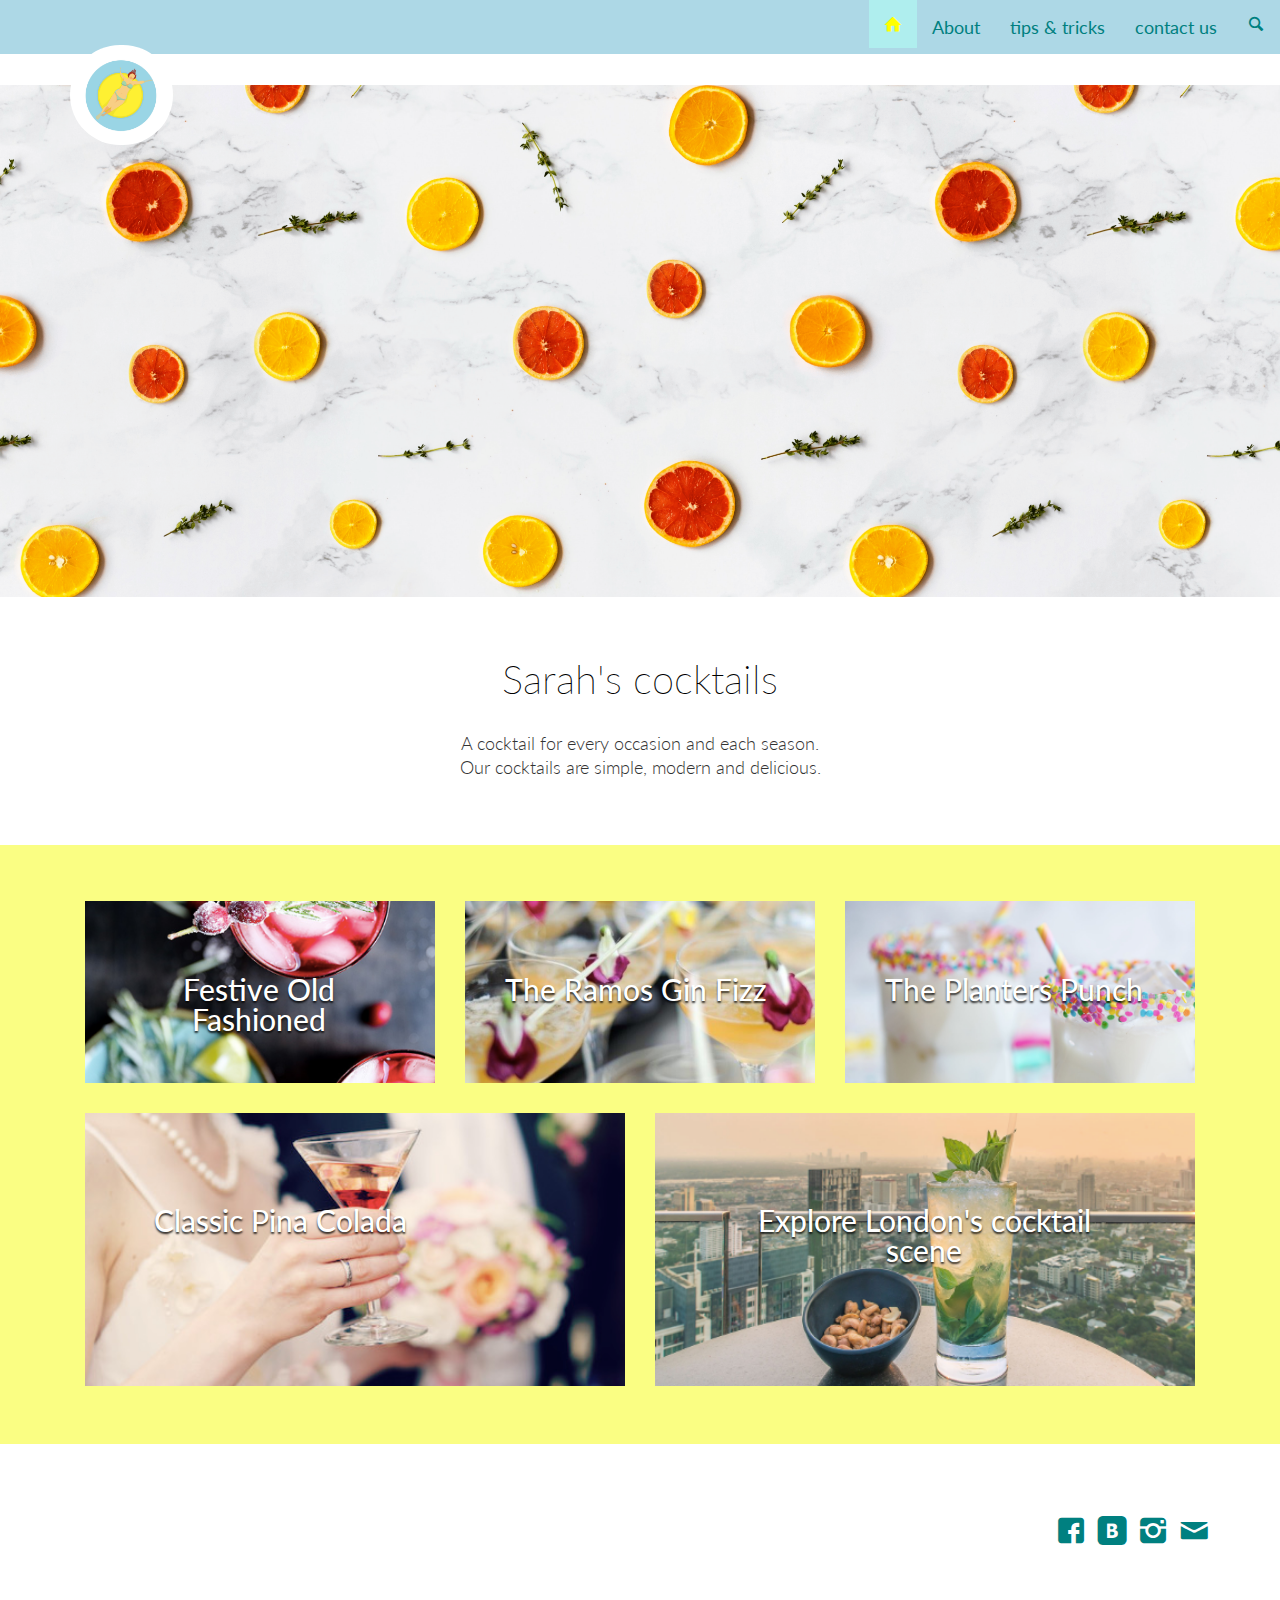
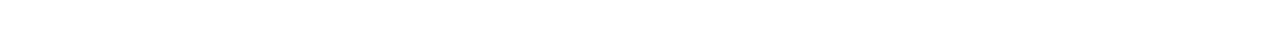
==== index.html @ 30f7de05 "initial commit" ====
<!DOCTYPE html>
<head>
	<meta charset="utf-8">
	<title>Call Sarah</title>
	<meta name="description" content="">
	<meta name="author" content="">

	<!-- Moobile Specific Meta -->
	<meta name="viewport" content="width=device-width, initial-scale=1, maximum-scale=1, user-scalable=no">

	<link rel="stylesheet" href="style/styles.css" />
	<link href='http://fonts.googleapis.com/css?family=Roboto:400,100,300,500,700,900&subset=latin,cyrillic' rel='stylesheet'>
	<link href='http://fonts.googleapis.com/css?family=Philosopher&subset=latin,cyrillic' rel='stylesheet'>
	<link href="https://fonts.googleapis.com/css?family=Lato" rel="stylesheet">

</head>
<body>

	<header>
		<div class="row">
			<div class="navbar navbar-default navbar-fixed-top">

				<div class="header-1 hidden-xs">
					<div class="container">

						<div class="clearfix"></div>

							<a href="index.html">
								<img class="logo hidden-xs" src="images/logo.png" alt="Call Sarah - Cocktail making" />
							</a>

						<div class="clearfix"></div>

						<div class="nav navbar-nav navbar-right hidden-xs">
						<!--	<p>langs</p> -->
						</div>
					</div>
				</div>

				<div class="header-2">
					<div class="navbar-collapse collapse navbar-ex1-collapse">
						<ul class="nav navbar-nav navbar-right main-menu">
							<li class="active">
								<a href="index.html" class="icon-house"></a>
							</li>
							<li>
								<a href="#">About</a>
							</li>
							<li>
								<a href="#">tips & tricks</a>
							</li>
							<li>
								<a href="#">contact us</a>
							</li>
							<li>
								<a class="icon-search" href="#"></a>
							</li>
						</ul>
					</div>
				</div>
			</div>
		</div>
	</header>

	<section>
		<div class="slider hidden-xs">
			<a href="#">
				<img src="images/bg.png" alt="" />
			</a>
		</div>
		<img class="img-responsive visible-xs" src="images/bg.png" alt="" />
		<div class="container-fluid">
			<div class="row align-center desc">
				<div class="container">
					<div class="space1"></div>
					<h1>Sarah's cocktails</h1>
					<p>A cocktail for every occasion and each season.<br>
						Our cocktails are simple, modern and delicious.</p>

					<div class="space4"></div>
				</div>
			</div>
			<div class="row align-center services desc">
				<div class="container">
					<div class="triangle"></div>

					<div class="space4"></div>
					<ul class="inline">
						<li class="fast-btn col-md-4">
							<a href="oldfashioned.html">
								<figure>
									<p>
										Festive Old Fashioned
									</p>
									<img src="images/1.png" alt="Christmas holly and baubles" />
								</figure>
							</a>
						</li>
						<li class="fast-btn col-md-4">
							<a href="ramos.html">
								<figure>
									<p>
									The Ramos Gin Fizz
									</p>
									<img src="images/2.png" alt="" />
								</figure>
							</a>
						</li>
						<li class="fast-btn col-md-4">
							<a href="planters.html">
								<figure>
									<p>
										The Planters Punch
									</p>
									<img src="images/3.png" alt="" />
								</figure>
							</a>
						</li>
						<li class="fast-btn col-md-6">
							<a href="pinacolada.html">
								<figure>
									<p>
										Classic Pina Colada
									</p>
									<img src="images/4.png" alt="" />
								</figure>
							</a>
						</li>
						<li class="fast-btn col-md-6">
							<a href="https://www.timeout.com/london/bars/best-bars-in-london-cocktail-bars" target="_blank">
								<figure>
									<p>
										Explore London's cocktail scene
									</p>
									<img src="images/5.png" alt="" />
								</figure>
							</a>
						</li>
					</ul>
				</div>

				<div class="space2"></div>
			</div>
		</div>
	</section>

	<footer>
			<div class="container">
			<div class="space2"></div>
			<div class="row">
				<p class="col-md-offset-2 col-md-8 col-ms-12 col-xs-12">

				</p>
				<ul class="col-md-2 col-ms-12 col-xs-12 inline social-icons">
					<li>
						<div class="space4 hidden-xs"></div>
					</li>
					<li>
						<a href="#" class="icon-facebook" title="Facebook"></a>
					</li>
					<li>
						<a href="#" class="icon-vk" title="Вконтакте"></a>
					</li>
					<li>
						<a href="#" class="icon-instagram" title="Instagram"></a>
					</li>
					<li>
						<a href="#" class="icon-mail" title="Mail"></a>
					</li>
					<li>
						<div class="space3 hidden-xs"></div>
					</li>
				</ul>
			</div>
			<div class="space2"></div>
		</div>
			<div class="container">
	</footer>
---- style/styles.css ----
@import 'less/bootstrap.css';


/***********************************************************************************************/
/* UTILITY */
/***********************************************************************************************/
html, body, div, span, applet, object, iframe,
h1, h2, h3, h4, h5, h6, p, blockquote, pre,
a, abbr, acronym, address, big, cite, code,
del, dfn, em, img, ins, kbd, q, s, samp,
small, strike, strong, sub, sup, tt, var,
b, u, i, center,
dl, dt, dd, ol, ul, li,
fieldset, form, label, legend,
table, caption, tbody, tfoot, thead, tr, th, td,
article, aside, canvas, details, embed,
figure, figcaption, footer, header, hgroup,
menu, nav, output, ruby, section, summary,
time, mark, audio, video {
	padding: 0;
	border: 0;
	font-size: 100%;
	font: inherit;
	vertical-align: baseline;
}
/* HTML5 display-role reset for older browsers */
article, aside, details, figcaption, figure,
footer, header, hgroup, menu, nav, section {
	display: block;
}
body {
	line-height: 100%;
}

blockquote, q {
	quotes: none;
}
blockquote:before, blockquote:after,
q:before, q:after {
	content: '';
	content: none;
}
table {
	border-collapse: collapse;
	border-spacing: 0;
}

* {
  -webkit-box-sizing: border-box;
     -moz-box-sizing: border-box;
          box-sizing: border-box;
}

ul,
ol,
li {
	font-size: 18px;
	font-weight: 400;
	font-display: auto;
}

input,
textarea,
select {
	outline: none;
}

html, body {
	height: 100%;
}

/***********************************************************************************************/
/* UTILITY CLASSES */
/***********************************************************************************************/
.align-center {
	text-align: center;
}

.align-left {
	text-align: left;
}

.align-right {
	text-align: right;
}

.inline li {
	display: inline-block;
}

.b1 {
	border: 1px solid #23FF00;
}

.b2 {
	border: 1px solid #fff;
}
.space1 {
	height: 1em;
}
.space2 {
	height: 2em;
}
.space3 {
	height: 3em;
}
.space4 {
	height: 4em;
}

/***********************************************************************************************/
/* GENERAL TYPOGRAPHY STYLES */
/***********************************************************************************************/
body {
	font: 300 14px/24px 'lato', sans-serif;
}

h1 {
	color: black;
	font-family: 'lato', sans-serif;
	font-size: 40px;
	font-weight: 200;
	margin: 20px 0 10px 0;
	line-height: 43px;
	padding: 20px 0;
}

@font-face {
	font-family: 'icomoon';
	src:url('fonts/icomoon.eot?-gaw2q4');
	src:url('fonts/icomoon.eot?#iefix-gaw2q4') format('embedded-opentype'),
		url('fonts/icomoon.woff?-gaw2q4') format('woff'),
		url('fonts/icomoon.ttf?-gaw2q4') format('truetype'),
		url('fonts/icomoon.svg?-gaw2q4#icomoon') format('svg');
	font-weight: normal;
	font-style: normal;
}

[class^="icon-"], [class*=" icon-"] {
	font-family: 'icomoon';
	speak: none;
	font-style: normal;
	font-weight: normal;
	font-variant: normal;
	text-transform: none;
	line-height: 1;

	/* Better Font Rendering =========== */
	-webkit-font-smoothing: antialiased;
	-moz-osx-font-smoothing: grayscale;
}

.icon-mail:before {
	content: "\e603";
}
.icon-house:before {
	content: "\e604";
}
.icon-search:before {
	content: "\e605";
}
.icon-twitter:before {
	content: "\e606";
}
.icon-facebook:before {
	content: "\e600";
}
.icon-instagram:before {
	content: "\e601";
}
.icon-vk:before {
	content: "\e602";
}

/***********************************************************************************************/
/* UI */
/***********************************************************************************************/
span {
	color: black;
	font-weight: bold;
}

/***********************************************************************************************/
/* LAYOUT */
/***********************************************************************************************/
.header-1 {
}

.header-1 p {
	padding: 25px;
}

.header-2 p {
}

.logo {
	height: 100px;
	position: absolute;
	top: 45px;
	z-index: 300;
	border-radius: 50px;
}

.main-menu {
	margin-right: 0px;
}

section {
	margin-top: 6.1em;
}

.slider a img {
		width: 100%;
}

.desc p {
	font-size: 18px;
	line-height: 24px;
	padding: 0 30px;
	margin-bottom: 10px;
}

.services {
	background-color: #FAFE83;
}

.fast-btn {
	margin-bottom: 30px;
}

.fast-btn a figure img {
	display: block;
	width: 100%;
}

.fast-btn a figure p {
	color: 	white;
	font-size: 30px;
	font-weight: 500;
	left: -2px;
	line-height: 30px;
	padding: 10% 15%;
	position: absolute;
	text-shadow: 0px 2px 2px rgba(0,0,0,.8);
	top: 35px;
}

footer {
	background-color:white;
}

.social-icons li a {
	color: 	#008080;
	font-size: 30px;
	margin-left:6px;
	text-decoration: none;
}

.icon-facebook:hover {
	color: #3b5998;
}

.icon-vk:hover {
	color: #45668e;
}

.icon-instagram:hover {
	color: #bf8360;
}

.icon-mail:hover {
	color: #4d95f9;
}

.phones {
	float: right;
	font-weight: 400;
	color: #008080;
}

.phones div {
	display: inline-block;
	margin: 10px 15px;
	padding-top: 10px;
}
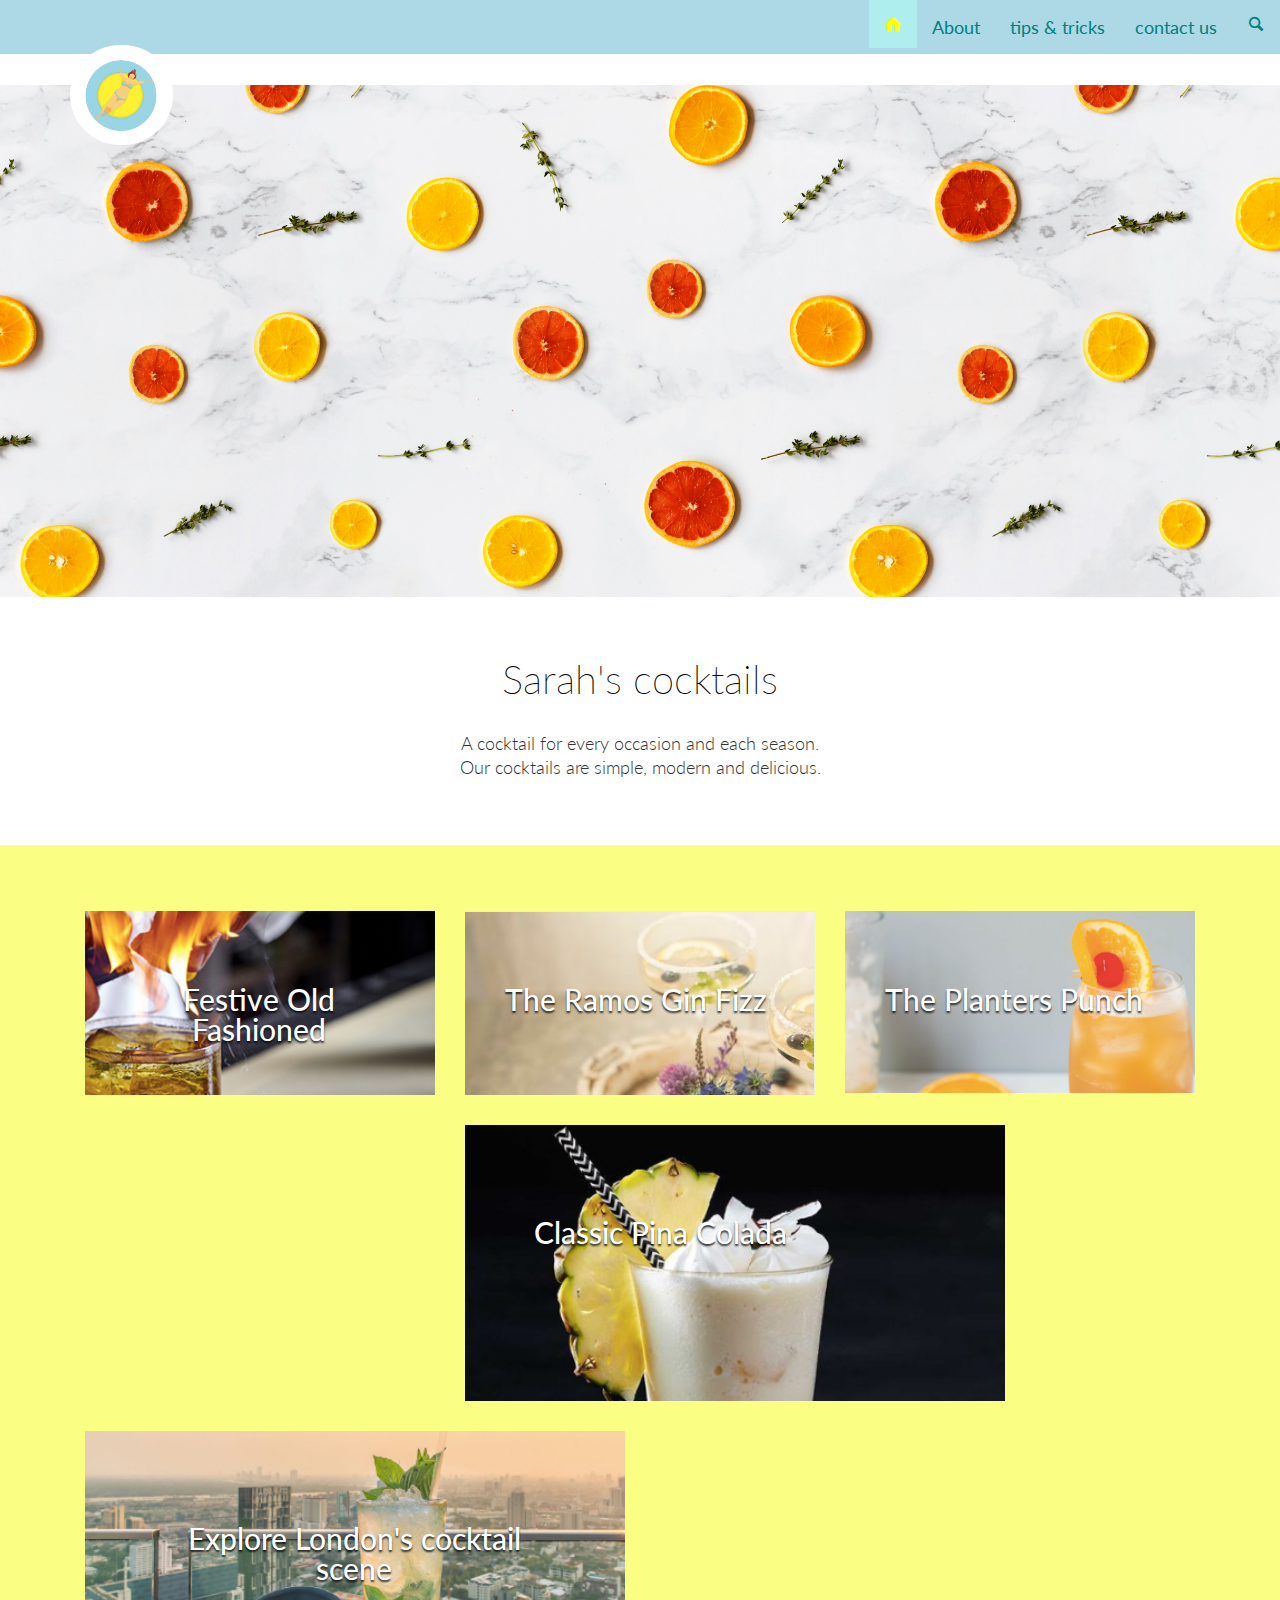
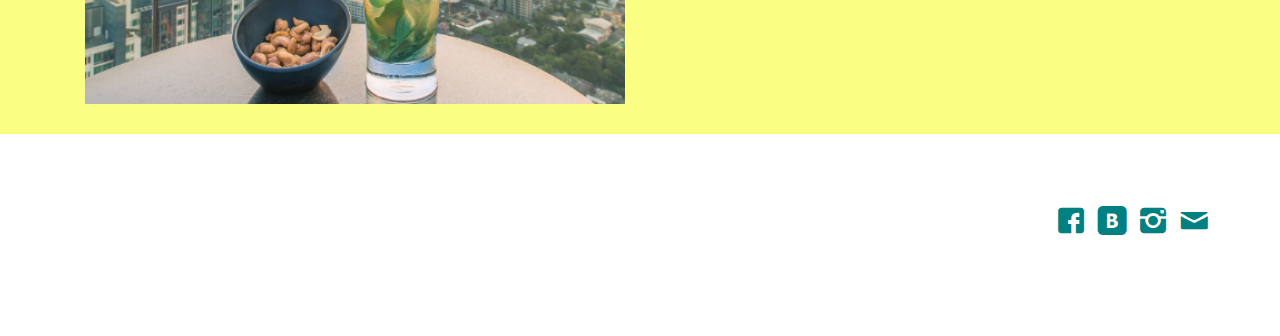
==== commit 5530053e: "new homepage images" ====
--- a/index.html
+++ b/index.html
@@ -50,7 +50,7 @@
 								<a href="#">tips & tricks</a>
 							</li>
 							<li>
-								<a href="#">contact us</a>
+								<a href="ContactUs.html">contact us</a>
 							</li>
 							<li>
 								<a class="icon-search" href="#"></a>
@@ -85,6 +85,7 @@
 					<div class="triangle"></div>
 
 					<div class="space4"></div>
+					<div class+"col-md-12">
 					<ul class="inline">
 						<li class="fast-btn col-md-4">
 							<a href="oldfashioned.html">
--- a/style/styles.css
+++ b/style/styles.css
@@ -283,3 +283,24 @@
 	margin: 10px 15px;
 	padding-top: 10px;
 }
+#Submission{
+	float: center;
+	font-weight: 500;
+	color: #008080;
+	font-size: 20px;
+}
+input, [type="Email"], [type="Name"], [type="Number"]{
+	width: 400px;
+	height: 50px;
+}
+input, [type="Text"]{
+	width: 400px;
+	height: 350px;
+}
+.button{
+	background: #008080;
+	color:#ffffff;
+	box-shadow: none;
+	margin-bottom: -3px;
+	margin-top: 3px;
+	}
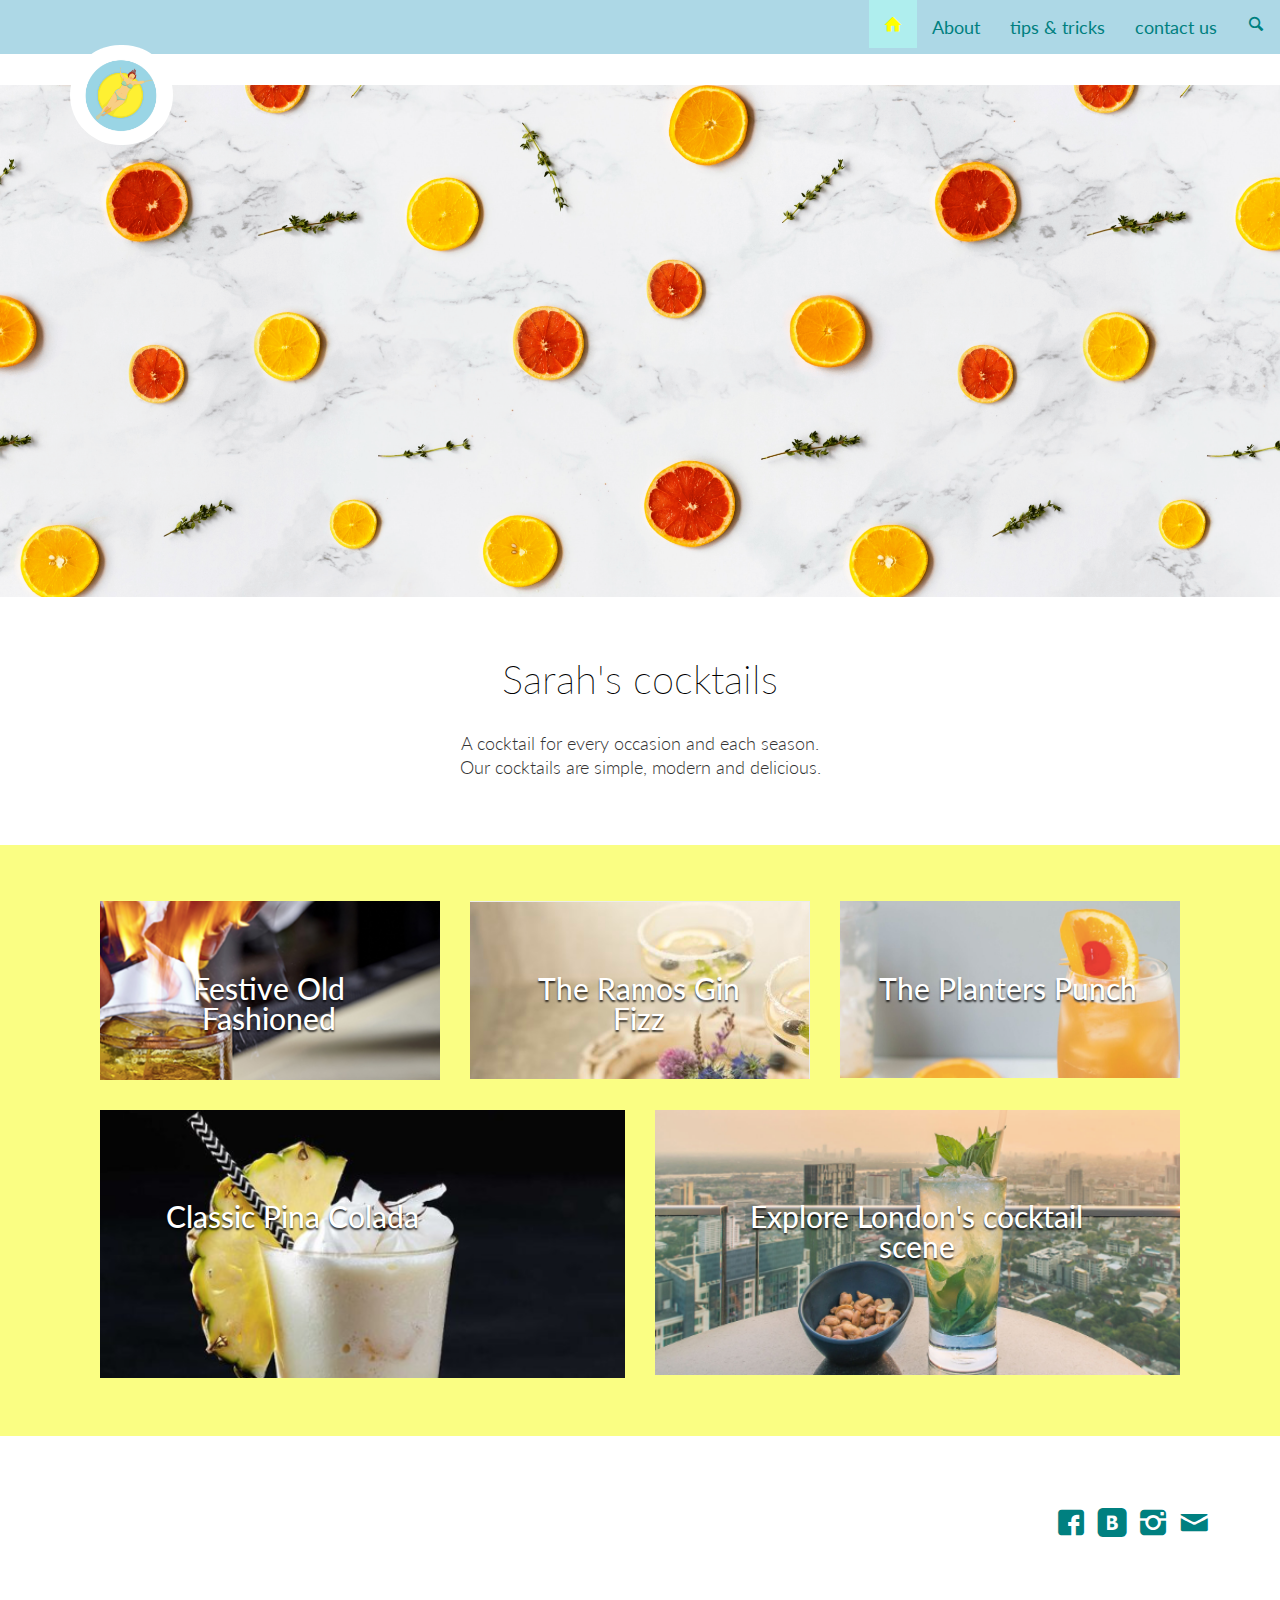
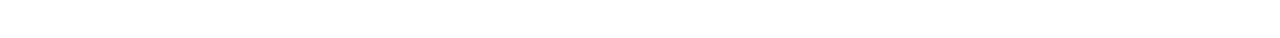
==== commit 42fee4e1: "Aligned pictures" ====
--- a/index.html
+++ b/index.html
@@ -85,59 +85,64 @@
 					<div class="triangle"></div>
 
 					<div class="space4"></div>
-					<div class+"col-md-12">
-					<ul class="inline">
-						<li class="fast-btn col-md-4">
-							<a href="oldfashioned.html">
-								<figure>
-									<p>
-										Festive Old Fashioned
-									</p>
-									<img src="images/1.png" alt="Christmas holly and baubles" />
-								</figure>
-							</a>
-						</li>
-						<li class="fast-btn col-md-4">
-							<a href="ramos.html">
-								<figure>
-									<p>
-									The Ramos Gin Fizz
-									</p>
-									<img src="images/2.png" alt="" />
-								</figure>
-							</a>
-						</li>
-						<li class="fast-btn col-md-4">
-							<a href="planters.html">
-								<figure>
-									<p>
-										The Planters Punch
-									</p>
-									<img src="images/3.png" alt="" />
-								</figure>
-							</a>
-						</li>
-						<li class="fast-btn col-md-6">
-							<a href="pinacolada.html">
-								<figure>
-									<p>
-										Classic Pina Colada
-									</p>
-									<img src="images/4.png" alt="" />
-								</figure>
-							</a>
-						</li>
-						<li class="fast-btn col-md-6">
-							<a href="https://www.timeout.com/london/bars/best-bars-in-london-cocktail-bars" target="_blank">
-								<figure>
-									<p>
-										Explore London's cocktail scene
-									</p>
-									<img src="images/5.png" alt="" />
-								</figure>
-							</a>
-						</li>
-					</ul>
+					<div class="col-md-12">
+						<ul class="inline">
+							<li class="fast-btn col-md-4">
+								<a href="oldfashioned.html">
+									<figure>
+										<p>
+											Festive Old Fashioned
+										</p>
+										<img src="images/1.png" alt="Christmas holly and baubles" />
+									</figure>
+								</a>
+							</li>
+							<li class="fast-btn col-md-4">
+								<a href="ramos.html">
+									<figure>
+										<p>
+										The Ramos Gin Fizz
+										</p>
+										<img src="images/2.png" alt="" />
+									</figure>
+								</a>
+							</li>
+							<li class="fast-btn col-md-4">
+								<a href="planters.html">
+									<figure>
+										<p>
+											The Planters Punch
+										</p>
+										<img src="images/3.png" alt="" />
+									</figure>
+								</a>
+							</li>
+						</ul>
+					</div>
+					<div class="col-md-12">
+						<ul class="inline">
+							<li class="fast-btn col-md-6">
+								<a href="pinacolada.html">
+									<figure>
+										<p>
+											Classic Pina Colada
+										</p>
+										<img src="images/4.png" alt="" />
+									</figure>
+								</a>
+							</li>
+							<li class="fast-btn col-md-6">
+								<a href="https://www.timeout.com/london/bars/best-bars-in-london-cocktail-bars" target="_blank">
+									<figure>
+										<p>
+											Explore London's cocktail scene
+										</p>
+										<img src="images/5.png" alt="" />
+									</figure>
+								</a>
+							</li>
+						</ul>
+					</div>
 				</div>
 
 				<div class="space2"></div>
--- a/style/styles.css
+++ b/style/styles.css
@@ -283,24 +283,3 @@
 	margin: 10px 15px;
 	padding-top: 10px;
 }
-#Submission{
-	float: center;
-	font-weight: 500;
-	color: #008080;
-	font-size: 20px;
-}
-input, [type="Email"], [type="Name"], [type="Number"]{
-	width: 400px;
-	height: 50px;
-}
-input, [type="Text"]{
-	width: 400px;
-	height: 350px;
-}
-.button{
-	background: #008080;
-	color:#ffffff;
-	box-shadow: none;
-	margin-bottom: -3px;
-	margin-top: 3px;
-	}
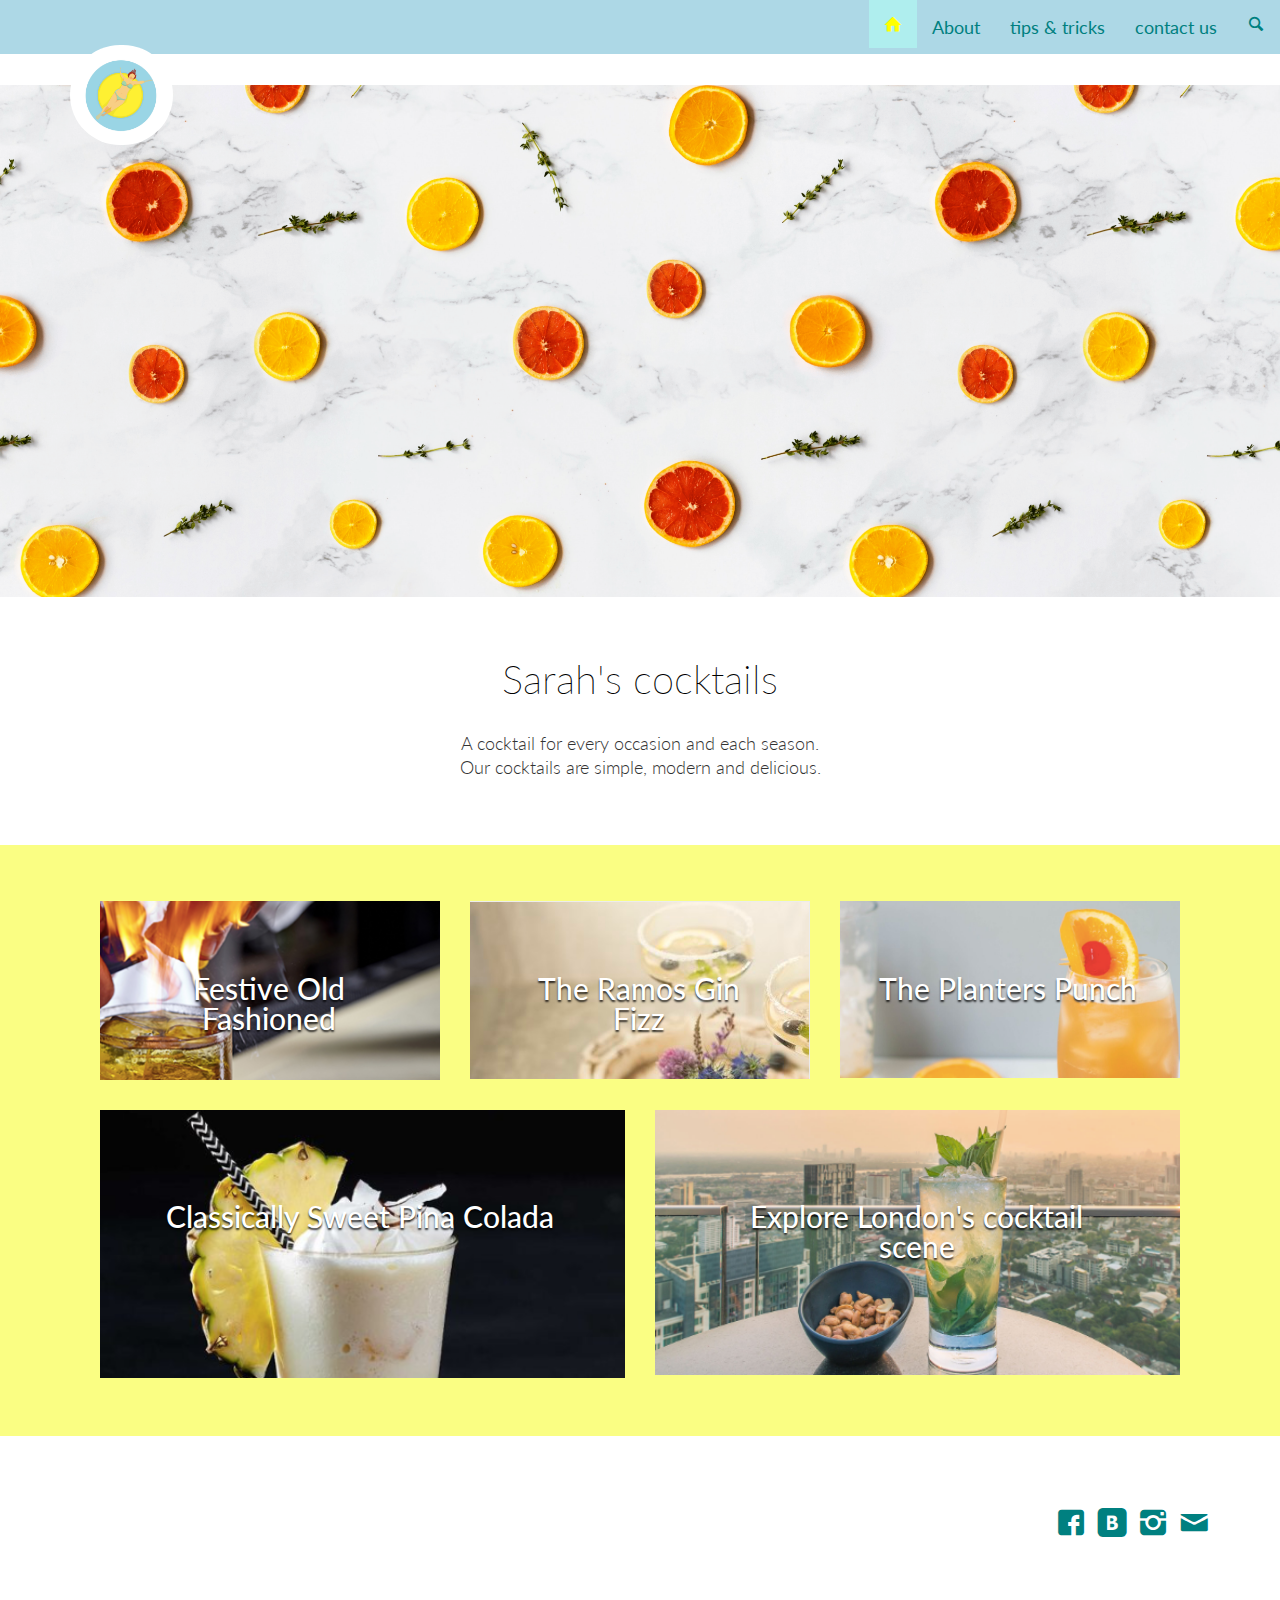
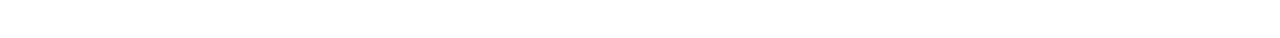
==== commit 92f689bc: "Classically Sweet Pina Colada - renamed the title" ====
--- a/index.html
+++ b/index.html
@@ -125,7 +125,7 @@
 								<a href="pinacolada.html">
 									<figure>
 										<p>
-											Classic Pina Colada
+											Classically Sweet Pina Colada
 										</p>
 										<img src="images/4.png" alt="" />
 									</figure>
